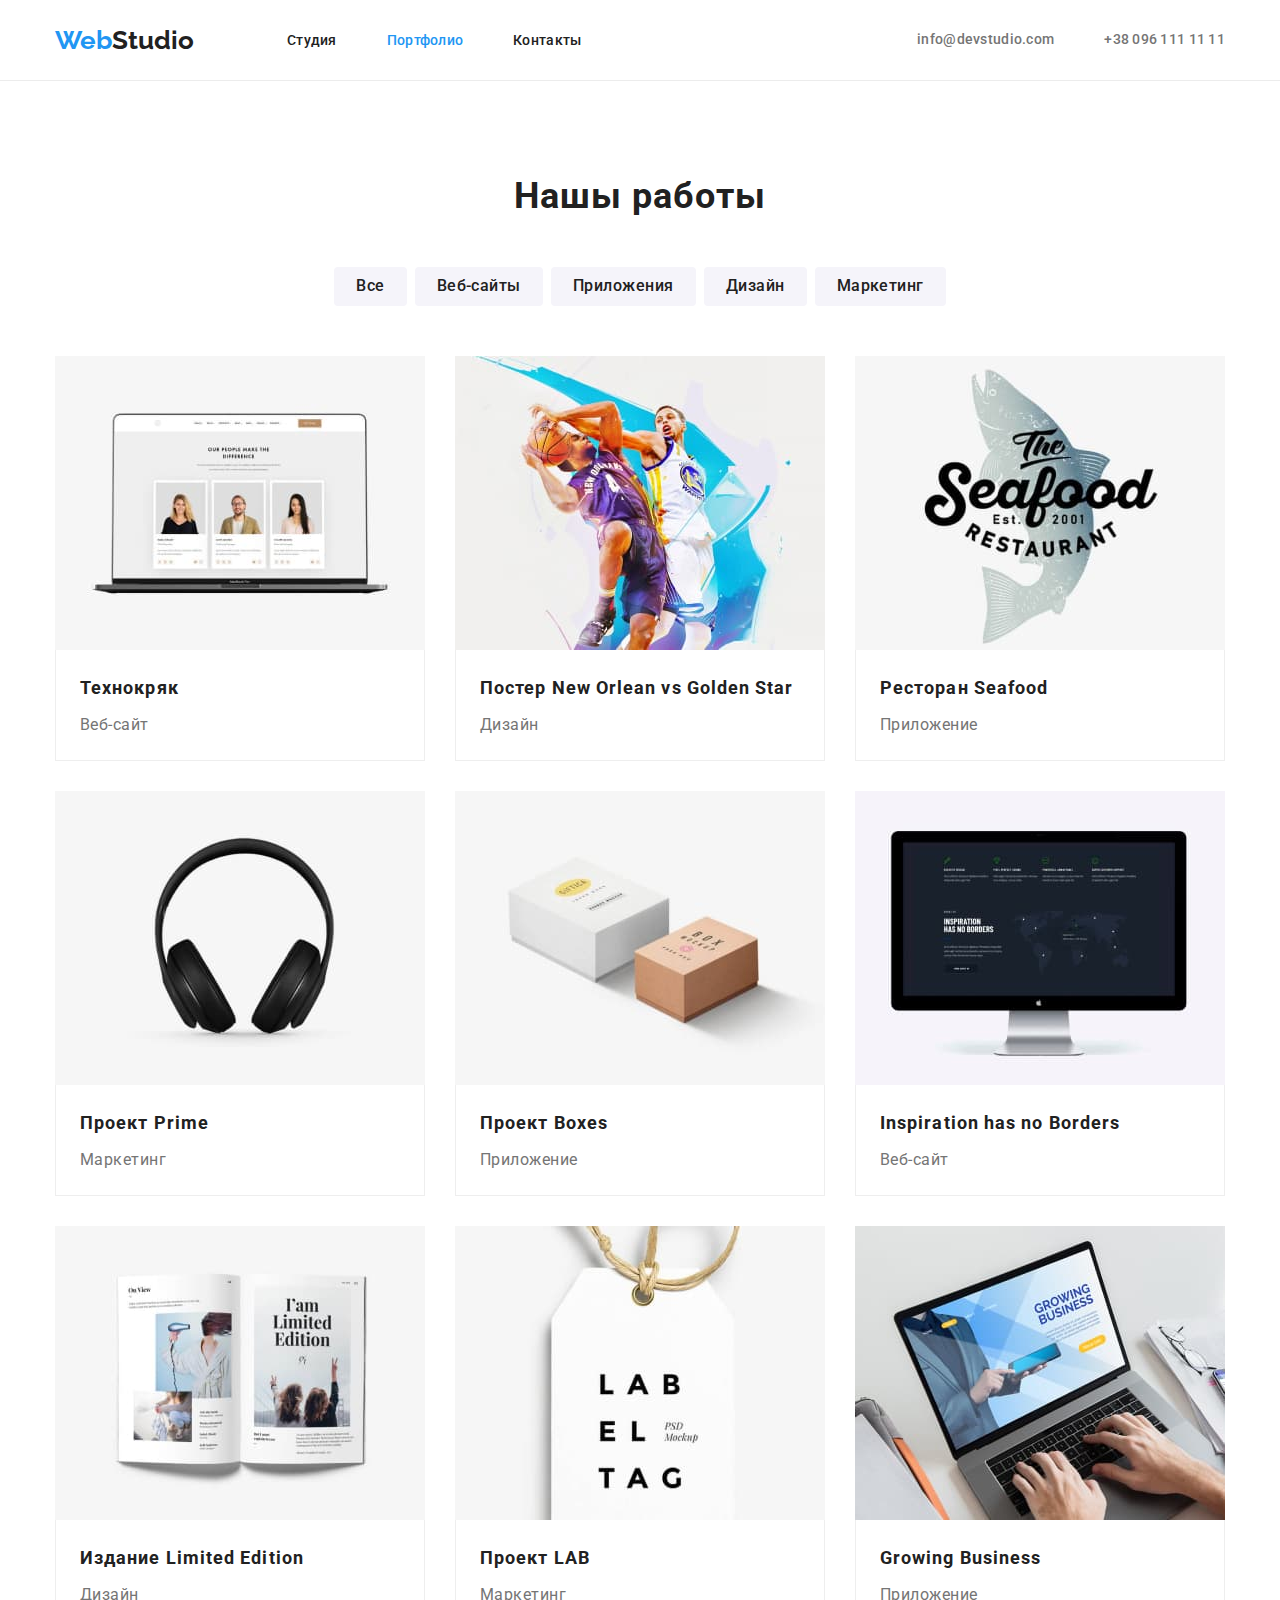
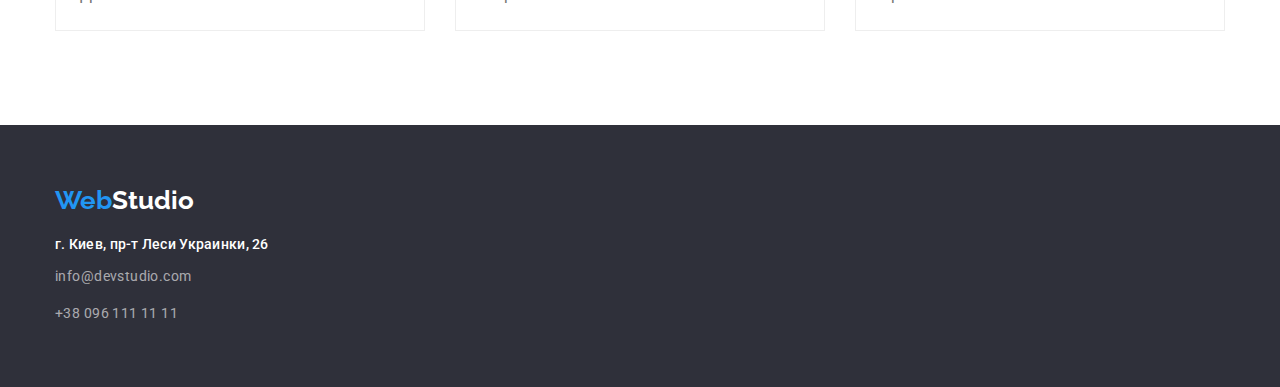
==== portfolio.html @ 63f232a1 "Copy files fm module #3" ====
<!DOCTYPE html>

<html lang="ru">

<head>
    <meta charset="UTF-8">
    <title>Портфолио</title>
    <link rel="preconnect" href="https://fonts.googleapis.com">
    <link rel="preconnect" href="https://fonts.gstatic.com" crossorigin>
    <link
        href="https://fonts.googleapis.com/css2?family=Raleway:wght@700&family=Roboto:wght@400;500;700;900&display=swap"
        rel="stylesheet"
    />
    <link 
        rel="stylesheet" 
        href="https://cdnjs.cloudflare.com/ajax/libs/modern-normalize/1.1.0/modern-normalize.min.css" 
    />
    <link rel="stylesheet" href="./css/styles.css" />
</head>

<body>
    <div class="bkgnd-header">
        <div class="container">
            <header class="main-header">
                <a href="./index.html" class="logo"><span class="accent">Web</span>Studio</a>
                <nav class="main-nav">
                    <ul class="main-manu list">
                        <li class="link">
                            <a href="./index.html" class="main-menu-link">Студия</a>
                        </li>
                        <li class="link">
                            <a href="./portfolio.html" class="current main-menu-link">Портфолио</a>
                        </li>
                        <li class="link">
                            <a href="#" class="main-menu-link">Контакты</a>
                        </li>
                    </ul>
                </nav>
                <ul class="address-nav list">
                    <li class="address-link">
                        <a href="mailto:info@devstudio.com" class="contacts-header">info@devstudio.com</a>
                    </li>
                    <li class="address-link">
                        <a href="tel:+380961111111" class="contacts-header">+38 096 111 11 11</a>
                    </li>
                </ul>
            </header>
        </div>
    </div>
    <main>
        <div class="container">
            <section class="section">
                <h1 class="section-title">Нашы работы</h1>
                <ul class="filter list">
                    <li class="filter-item">
                        <button type="button" class="filter-button">Все</button>
                    </li>
                    <li class="filter-item">
                        <button type="button" class="filter-button">Веб-сайты</button>
                    </li>
                    <li class="filter-item">
                        <button type="button" class="filter-button">Приложения</button>
                    </li>
                    <li class="filter-item">
                        <button type="button" class="filter-button">Дизайн</button>
                    </li>
                    <li class="filter-item">
                        <button type="button" class="filter-button">Маркетинг</button>
                    </li>
                </ul>
                <ul class="project-portfolio list">
                    <li class="project-card">
                        <img class="project-img no-gap" src="./images/card-technockrayk.jpg" alt="Основная страница сайта" width="370" height="294">
                        <h2 class="project-name">Технокряк</h2>
                        <p class="project-category">Веб-сайт</p>
                    </li>
                    <li class="project-card">
                        <img class="project-img no-gap" src="./images/card-poster.jpg" alt="Два баскетболиста с мячом" width="370" height="294">
                        <h2 class="project-name">Постер New Orlean vs Golden Star</h2>
                        <p class="project-category">Дизайн</p>
                    </li>
                    <li class="project-card">
                        <img class="project-img no-gap" src="./images/card-restoran.jpg" alt="Логотп ресторана" width="370" height="294">
                        <h2 class="project-name">Ресторан Seafood</h2>
                        <p class="project-category">Приложение</p>
                    </li>
                    <li class="project-card">
                        <img class="project-img no-gap" src="./images/card-prime.jpg" alt="Полноразмерные наушники" width="370" height="294">
                        <h2 class="project-name">Проект Prime</h2>
                        <p class="project-category">Маркетинг</p>
                    </li>
                    <li class="project-card">
                        <img class="project-img no-gap" src="./images/card-boxes.jpg" alt="Две коробки" width="370" height="294">
                        <h2 class="project-name">Проект Boxes</h2>
                        <p class="project-category">Приложение</p>
                    </li>
                    <li class="project-card">
                        <img class="project-img no-gap" src="./images/card-noborders.jpg" alt="Фото главной страници 'проекта' Веб-сайта на мониторе"
                            width="370" height="294">
                        <h2 class="project-name">Inspiration has no Borders</h2>
                        <p class="project-category">Веб-сайт</p>
                    </li>
                    <li class="project-card">
                        <img class="project-img no-gap" src="./images/card-publication.jpg" alt="<Журнал в развороте>" width="370" height="294">
                        <h2 class="project-name">Издание Limited Edition</h2>
                        <p class="project-category">Дизайн</p>
                    </li>
                    <li class="project-card">
                        <img class="project-img no-gap" src="./images/card-lab.jpg" alt="Бирка с логотипом проекта" width="370" height="294">
                        <h2 class="project-name">Проект LAB</h2>
                        <p class="project-category">Маркетинг</p>
                    </li>
                    <li class="project-card">
                        <img class="project-img no-gap" src="./images/card-growing.jpg" alt="Фото Веб-сайта для приложения на ноутбуке" width="370"
                            height="294">
                        <h2 class="project-name">Growing Business</h2>
                        <p class="project-category">Приложение</p>
                    </li>
                </ul>
            </section>
        </div>
    </main>
    <div class="bkgnd-footer">
        <div class="container">
            <footer class="main-footer">
                <a href="./index.html" class="logo-footer"><span class="accent">Web</span><span
                        class="logo-white">Studio</span></a>
                <address>
                    <ul class="address-footer list">
                        <li class="address-item">
                            <a href="#" class="address-link">г. Киев, пр-т Леси Украинки, 26</a>
                        </li>
                        <li class="address-item">
                            <a href="mailto:info@devstudio.com" class="contacts-footer">info@devstudio.com</a>
                        </li>
                        <li class="address-item">
                            <a href="tel:+380961111111" class="contacts-footer">+38 096 111 11 11</a>
                        </li>
                    </ul>
                </address>
            </footer>
        </div>
    </div>
</body>

</html>
---- css/styles.css ----
:root {
  --primary-text-color: rgba(33, 33, 33, 1);
  --secondary-text-color: rgba(117, 117, 117, 1);
  --accent-color: rgba(33, 150, 243, 1);
  --primary-white-color: rgba(255, 255, 255, 1);
  --secondary-section-color: rgba(245, 244, 250, 1);
  --slave-bcg-color: rgba(47, 48, 58, 1);
  --contacts-footer: rgba(255, 255, 255, 0.6);
}

html {
  box-sizing: border-box;
}

*,
*::before,
*::after {
  box-sizing: inherit;
}

.list {
  padding: 0;
  margin: 0;

  list-style-type: none;
}

body {
  font-family: Roboto, sans-serif;
  color: var(--primary-text-color);

  background-color: var(--primary-white-color);
}

.accent {
  color: var(--accent-color);
}
.container {
  width: 1200px;
  margin-left: auto;
  margin-right: auto;
  padding-left: 0px;
  padding-right: 0px;
}

.bkgnd-header {
  border-bottom: 1px solid rgba(236, 236, 236, 1);
}

.logo, .logo-footer {
  text-decoration-line: none;
  font-family: Raleway;
  font-size: 26px;
  font-weight: 700;
  line-height: 1.17;
  color: var(--primary-text-color);
}

.logo-footer {
  margin-bottom: 20px;
} 

.logo-white {
  color: var(--primary-white-color);
}

.contacts-header {
  display: block;
  padding-top: 32px;
  padding-bottom: 32px;

  text-decoration-line: none;
  font-weight: 500;
  color: var(--secondary-text-color);
}

.contacts-header:hover,
.contacts-header:focus {
  color: var(--accent-color);

}

.contacts-footer {
  text-decoration-line: none;
  font-style: normal;
  font-weight: 400;
  font-size: 14px;
  line-height: 2;
  letter-spacing: 0.03em;
  color: var(--contacts-footer);
}

.contacts-footer:hover,
.contacts-footer:focus {
  color: var(--accent-color);
}

.vision-description {
  margin: 0;

  font-style: normal;
  font-weight: 400;
  font-size: 14px;
  line-height: 1.7;
  letter-spacing: 0.03em;
  color: var(--secondary-text-color);
  
}

.main-header {
  display: flex;
  align-items: center;
  margin-left: 15px;
  margin-right: 15px;
}
.main-manu {
  display: flex;
  margin-left: 93px;
}

.main-manu .link + .link {
  margin-left: 50px;
}

.address-nav {
  display: flex;
  margin-left: auto;
}
.address-nav > .address-link + .address-link {
  margin-left: 50px;
}

.main-menu-link {
  display: block;
  padding-top: 32px;
  padding-bottom: 32px;

  text-decoration-line: none;
  font-size: 14px;
  font-weight: 500;
  line-height: 1.17;
  letter-spacing: 0.02em;
  color: var(--primary-text-color);
}

.main-menu-link:hover,
.main-menu-link:focus {
  color: var(--accent-color);
}

.current {
  color: var(--accent-color);
}

.hero {
  margin-bottom: 94px;

  text-align: center;

  background-color: var(--slave-bcg-color);
}

.hero-title {
  margin-top: 0;
  margin-bottom: 30px;

  font-size: 44px;
  font-weight: 900;
  line-height: 1.36;
  letter-spacing: 0.06em;
  text-transform: uppercase;
  color: var(--primary-white-color);
}

.hero-button {
  padding: 10px 32px;

  font-weight: 700;
  font-size: 16px;
  line-height: 1.88;
  letter-spacing: 0.06em;
  color: var(--primary-white-color);

  background-color: var(--accent-color);
  box-shadow: 0px 4px 4px rgba(0, 0, 0, 0.15);
  border-radius: 4px;
  border: 0;
}

.hero-button:hover,
.hero-button:focus {
  letter-spacing: 0.06em;
  color: var(--primary-white-color);

  background-color: rgba(33, 150, 243, 1);
  box-shadow: 0px 4px 4px rgba(0, 0, 0, 0.15);
}

.vision-list {
  display: flex;
  flex-wrap: wrap;
  margin: -15px;
}

.our-vision-list-item {
  margin: 15px;
  width: 270px;
}

.section {
  padding-top: 94px;
  padding-bottom: 94px;
  margin-left: 15px;
  margin-right: 15px;
}

.activities {
  display: flex;
}

.activities-item + .activities-item {
  margin-left: 30px;
}

.no-gap {
  display: block;
}

.filter {
  display: flex;
  margin-bottom: 50px;
  justify-content: center;
}

.filter-item + .filter-item {
  margin-left: 8px;
}

.filter-button {
  padding: 6px 22px;
  
  font-family: Roboto;
  font-weight: 500;
  font-size: 16px;
  line-height: 1.63;
  text-align: center;
  letter-spacing: 0.03em;
  color: var(--primary-text-color);

  background-color: var(--secondary-section-color);
  border: 0px;
  border-radius: 4px;
}

.filter-button:hover,
.filter-button:focus {
  color: var(--primary-white-color);

  background-color: var(--accent-color);
  box-shadow: 0px 3px 1px rgba(0, 0, 0, 0.1),
  0px 1px 2px rgba(0, 0, 0, 0.08),
  0px 2px 2px rgba(0, 0, 0, 0.12);
  border-radius: 4px;
}

.project-portfolio {
  display: flex;
  flex-wrap: wrap;
  margin: -15px;
}

.project-card {
  margin: 15px;

  max-width: 370px;
  box-sizing: border-box;

  overflow: hidden;
}

.project-img {
  max-width: 100%;
  height: auto;
}

.project-name {
  margin: 0;
  padding: 20px 24px 4px 24px;

  font-style: normal;
  font-weight: 700;
  font-size: 18px;
  line-height: 2;
  letter-spacing: 0.06em;
  
  border-left: 1px solid rgba(238, 238, 238, 1);
  border-right: 1px solid rgba(238, 238, 238, 1);
}

.project-category {
  padding: 0px 24px 20px 24px;
  margin: 0;

  font-style: normal;
  font-weight: 400;
  font-size: 16px;
  line-height: 30px;
  letter-spacing: 0.03em;
  color: var(--secondary-text-color);
  
  border-left: 1px solid rgba(238, 238, 238, 1);
  border-right: 1px solid rgba(238, 238, 238, 1);
  border-bottom: 1px solid rgba(238, 238, 238, 1);
}

.vision-title {
  margin-top: 0;
  margin-bottom: 10px;

  font-family: Roboto;
  font-weight: 700;
  font-size: 14px;
  line-height: 1.14;
  letter-spacing: 0.03em;
  text-transform: uppercase;
}

.secondary-section {
  background-color: var(--secondary-section-color);
}

.section-title {
  margin-top: 0;
  margin-bottom: 50px;

  font-weight: 700;
  font-size: 36px;
  line-height: 1.17;
  text-align: center;
  letter-spacing: 0.03em;
}

.crew-card {
  width: 270px;
  height: 368px;
  margin: 15px;
  
  background-color: var(--primary-white-color);
  box-shadow: 0px 1px 3px rgba(0, 0, 0, 0.12),
  0px 1px 1px rgba(0, 0, 0, 0.14),
  0px 2px 1px rgba(0, 0, 0, 0.2);
  border-radius: 0px 0px 4px 4px;
}

.crew {
  display: flex;
  flex-wrap: wrap;
  margin: -15px;
}

.crew-photo {
  margin-bottom: 30px;
}

.crew-name {
  margin-top: 0;
  margin-bottom: 10px;

  text-align: center;
  font-weight: 500;
  font-size: 16px;
  line-height: 1.19;
  letter-spacing: 0.03em;
}

.crew-job {
  margin-top: 0;
  margin-bottom: 30px;

  text-align: center;
  font-weight: 400;
  font-size: 16px;
  line-height: 1.19;
  letter-spacing: 0.03em;
  color: var(--secondary-text-color);
}

.address-link {
  text-decoration: none;
  font-family: Roboto;
  font-style: normal;
  font-weight: 500;
  font-size: 14px;
  line-height: 1.14;
  letter-spacing: 0.02em;
  color: var(--primary-white-color);
}

.main-footer {
  display: flex;
  flex-direction: column;
  margin-left: 15px;
  margin-right: 15px;
  padding-top: 60px;
  padding-bottom: 60px;
}

.bkgnd-footer {
  margin: auto;

  background-color: var(--slave-bcg-color);
}

.address-footer {
  display: flex;
  flex-direction: column;
}

.address-item + .address-item{
 margin-top: 9px;
}
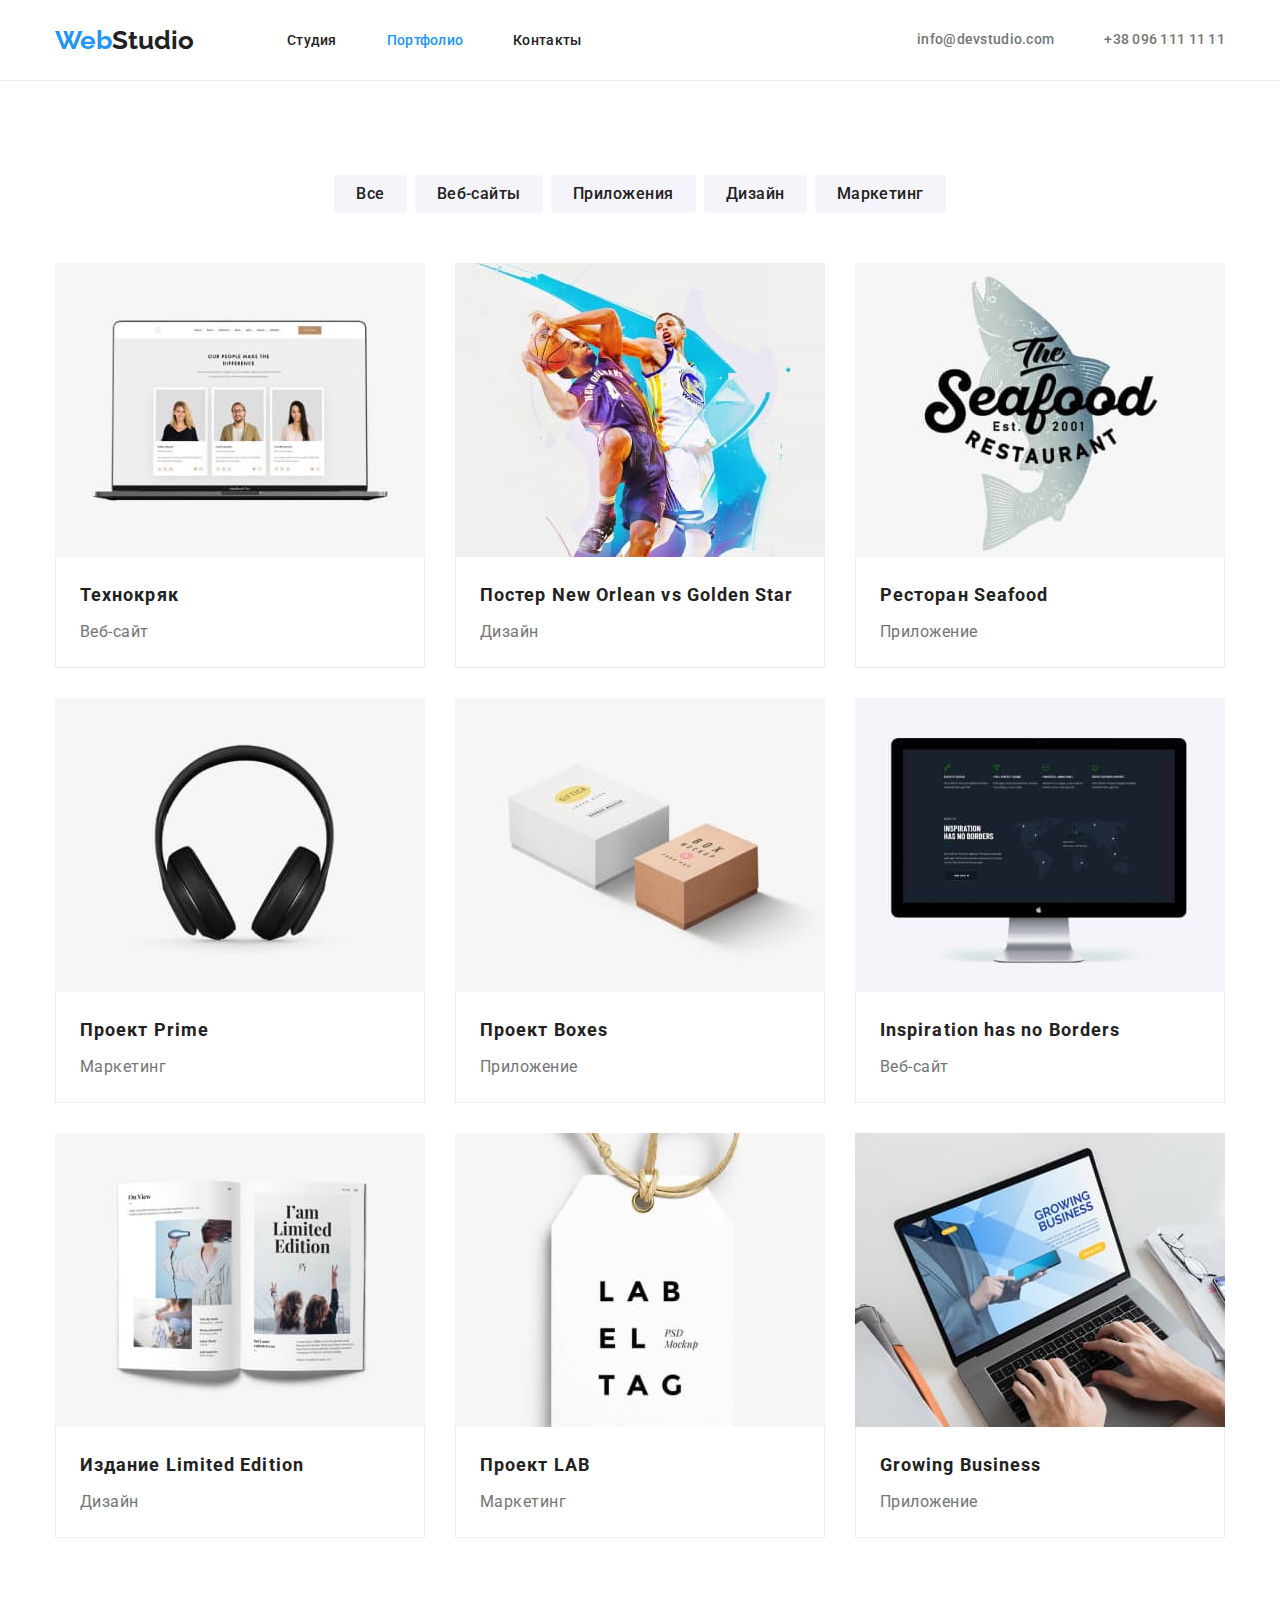
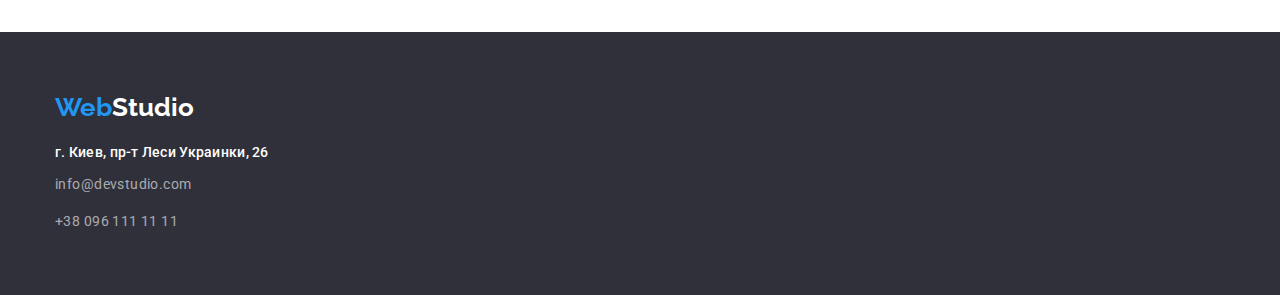
==== commit 95623825: "reloded files fm mod#3" ====
--- a/portfolio.html
+++ b/portfolio.html
@@ -17,40 +17,37 @@
     />
     <link rel="stylesheet" href="./css/styles.css" />
 </head>
-
 <body>
-    <div class="bkgnd-header">
-        <div class="container">
-            <header class="main-header">
-                <a href="./index.html" class="logo"><span class="accent">Web</span>Studio</a>
-                <nav class="main-nav">
-                    <ul class="main-manu list">
-                        <li class="link">
-                            <a href="./index.html" class="main-menu-link">Студия</a>
-                        </li>
-                        <li class="link">
-                            <a href="./portfolio.html" class="current main-menu-link">Портфолио</a>
-                        </li>
-                        <li class="link">
-                            <a href="#" class="main-menu-link">Контакты</a>
-                        </li>
-                    </ul>
-                </nav>
-                <ul class="address-nav list">
-                    <li class="address-link">
-                        <a href="mailto:info@devstudio.com" class="contacts-header">info@devstudio.com</a>
+    <header class="main-header">
+        <div class="container flex hrznt-cent">
+            <a href="./index.html" class="logo" lang="en"><span class="accent">Web</span>Studio</a>
+            <nav class="main-nav">
+                <ul class="main-manu list">
+                    <li class="link">
+                        <a href="./index.html" class="main-menu-link">Студия</a>
                     </li>
-                    <li class="address-link">
-                        <a href="tel:+380961111111" class="contacts-header">+38 096 111 11 11</a>
+                    <li class="link">
+                        <a href="./portfolio.html" class="current main-menu-link">Портфолио</a>
+                    </li>
+                    <li class="link">
+                        <a href="#" class="main-menu-link">Контакты</a>
                     </li>
                 </ul>
-            </header>
+            </nav>
+            <ul class="address-nav list">
+                <li class="address-link">
+                    <a href="mailto:info@devstudio.com" class="contacts-header" lang="en">info@devstudio.com</a>
+                </li>
+                <li class="address-link">
+                    <a href="tel:+380961111111" class="contacts-header">+38 096 111 11 11</a>
+                </li>
+            </ul>
         </div>
-    </div>
+    </header>
     <main>
-        <div class="container">
-            <section class="section">
-                <h1 class="section-title">Нашы работы</h1>
+        <section class="section">
+            <div class="container">
+                <h1 class="section-title hide">Нашы работы</h1>
                 <ul class="filter list">
                     <li class="filter-item">
                         <button type="button" class="filter-button">Все</button>
@@ -70,77 +67,99 @@
                 </ul>
                 <ul class="project-portfolio list">
                     <li class="project-card">
-                        <img class="project-img no-gap" src="./images/card-technockrayk.jpg" alt="Основная страница сайта" width="370" height="294">
-                        <h2 class="project-name">Технокряк</h2>
-                        <p class="project-category">Веб-сайт</p>
+                        <img class="project-img no-gap" src="./images/card-technockrayk.jpg" alt="Основная страница сайта" width="370"
+                            height="294">
+                        <div class="project-tag">
+                            <h2 class="project-name">Технокряк</h2>
+                            <p class="project-category">Веб-сайт</p>
+                        </div>
                     </li>
                     <li class="project-card">
-                        <img class="project-img no-gap" src="./images/card-poster.jpg" alt="Два баскетболиста с мячом" width="370" height="294">
-                        <h2 class="project-name">Постер New Orlean vs Golden Star</h2>
-                        <p class="project-category">Дизайн</p>
+                        <img class="project-img no-gap" src="./images/card-poster.jpg" alt="Два баскетболиста с мячом" width="370"
+                            height="294">
+                        <div class="project-tag">
+                            <h2 class="project-name">Постер <span lang="en">New Orlean vs Golden Star</span></h2>
+                            <p class="project-category">Дизайн</p>
+                        </div>
                     </li>
                     <li class="project-card">
-                        <img class="project-img no-gap" src="./images/card-restoran.jpg" alt="Логотп ресторана" width="370" height="294">
-                        <h2 class="project-name">Ресторан Seafood</h2>
-                        <p class="project-category">Приложение</p>
+                        <img class="project-img no-gap" src="./images/card-restoran.jpg" alt="Логотп ресторана" width="370"
+                            height="294">
+                        <div class="project-tag">
+                            <h2 class="project-name">Ресторан <span lang="en">Seafood</span></h2>
+                            <p class="project-category">Приложение</p>
+                        </div>
                     </li>
                     <li class="project-card">
-                        <img class="project-img no-gap" src="./images/card-prime.jpg" alt="Полноразмерные наушники" width="370" height="294">
-                        <h2 class="project-name">Проект Prime</h2>
-                        <p class="project-category">Маркетинг</p>
+                        <img class="project-img no-gap" src="./images/card-prime.jpg" alt="Полноразмерные наушники" width="370"
+                            height="294">
+                        <div class="project-tag">
+                            <h2 class="project-name">Проект <span lang="en">Prime</span></h2>
+                            <p class="project-category">Маркетинг</p>
+                        </div>
                     </li>
                     <li class="project-card">
                         <img class="project-img no-gap" src="./images/card-boxes.jpg" alt="Две коробки" width="370" height="294">
-                        <h2 class="project-name">Проект Boxes</h2>
-                        <p class="project-category">Приложение</p>
+                        <div class="project-tag">
+                            <h2 class="project-name">Проект Boxes</h2>
+                            <p class="project-category">Приложение</p>
+                        </div>
                     </li>
                     <li class="project-card">
-                        <img class="project-img no-gap" src="./images/card-noborders.jpg" alt="Фото главной страници 'проекта' Веб-сайта на мониторе"
-                            width="370" height="294">
-                        <h2 class="project-name">Inspiration has no Borders</h2>
-                        <p class="project-category">Веб-сайт</p>
+                        <img class="project-img no-gap" src="./images/card-noborders.jpg"
+                            alt="Фото главной страници 'проекта' Веб-сайта на мониторе" width="370" height="294">
+                        <div class="project-tag">
+                            <h2 class="project-name" lang="en">Inspiration has no Borders</h2>
+                            <p class="project-category">Веб-сайт</p>
+                        </div>
                     </li>
                     <li class="project-card">
-                        <img class="project-img no-gap" src="./images/card-publication.jpg" alt="<Журнал в развороте>" width="370" height="294">
-                        <h2 class="project-name">Издание Limited Edition</h2>
-                        <p class="project-category">Дизайн</p>
+                        <img class="project-img no-gap" src="./images/card-publication.jpg" alt="Журнал в развороте" width="370"
+                            height="294">
+                        <div class="project-tag">
+                            <h2 class="project-name">Издание <span lang="en">Limited Edition</span></h2>
+                            <p class="project-category">Дизайн</p>
+                        </div>
                     </li>
                     <li class="project-card">
-                        <img class="project-img no-gap" src="./images/card-lab.jpg" alt="Бирка с логотипом проекта" width="370" height="294">
-                        <h2 class="project-name">Проект LAB</h2>
-                        <p class="project-category">Маркетинг</p>
+                        <img class="project-img no-gap" src="./images/card-lab.jpg" alt="Фото бирки с логотипом проекта" width="370"
+                            height="294">
+                        <div class="project-tag">
+                            <h2 class="project-name">Проект <span lang="en">LAB</span></h2>
+                            <p class="project-category">Маркетинг</p>
+                        </div>
                     </li>
                     <li class="project-card">
-                        <img class="project-img no-gap" src="./images/card-growing.jpg" alt="Фото Веб-сайта для приложения на ноутбуке" width="370"
-                            height="294">
-                        <h2 class="project-name">Growing Business</h2>
-                        <p class="project-category">Приложение</p>
+                        <img class="project-img no-gap" src="./images/card-growing.jpg" alt="Фото Веб-сайта для приложения на ноутбуке"
+                            width="370" height="294">
+                        <div class="project-tag">
+                            <h2 class="project-name" lang="en">Growing Business</h2>
+                            <p class="project-category">Приложение</p>
+                        </div>
                     </li>
                 </ul>
-            </section>
+            </div>
+        </section>
+    </main>
+    <footer class="main-footer">
+        <div class="container">
+            <a href="./index.html" class="logo-footer" lang="en"><span class="accent">Web</span><span
+                    class="logo-white">Studio</span></a>
+            <address>
+                <ul class="address-footer list">
+                    <li class="address-item">
+                        <a href="#" class="address-link">г. Киев, пр-т Леси Украинки, 26</a>
+                    </li>
+                    <li class="address-item">
+                        <a href="mailto:info@devstudio.com" class="contacts-footer"  lang="en">info@devstudio.com</a>
+                    </li>
+                    <li class="address-item">
+                        <a href="tel:+380961111111" class="contacts-footer">+38 096 111 11 11</a>
+                    </li>
+                </ul>
+            </address>
         </div>
-    </main>
-    <div class="bkgnd-footer">
-        <div class="container">
-            <footer class="main-footer">
-                <a href="./index.html" class="logo-footer"><span class="accent">Web</span><span
-                        class="logo-white">Studio</span></a>
-                <address>
-                    <ul class="address-footer list">
-                        <li class="address-item">
-                            <a href="#" class="address-link">г. Киев, пр-т Леси Украинки, 26</a>
-                        </li>
-                        <li class="address-item">
-                            <a href="mailto:info@devstudio.com" class="contacts-footer">info@devstudio.com</a>
-                        </li>
-                        <li class="address-item">
-                            <a href="tel:+380961111111" class="contacts-footer">+38 096 111 11 11</a>
-                        </li>
-                    </ul>
-                </address>
-            </footer>
-        </div>
-    </div>
+    </footer>
 </body>
 
 </html>--- a/css/styles.css
+++ b/css/styles.css
@@ -18,6 +18,13 @@
   box-sizing: inherit;
 }
 
+body {
+  font-family: Roboto, sans-serif;
+  color: var(--primary-text-color);
+
+  background-color: var(--primary-white-color);
+}
+
 .list {
   padding: 0;
   margin: 0;
@@ -25,26 +32,80 @@
   list-style-type: none;
 }
 
-body {
-  font-family: Roboto, sans-serif;
-  color: var(--primary-text-color);
-
-  background-color: var(--primary-white-color);
-}
-
 .accent {
   color: var(--accent-color);
 }
+
+.secnd-section-color {
+  background-color: var(--secondary-section-color);
+}
+
+.flex {
+  display: flex;
+}
+
+.hrznt-cent {
+  align-items:center;
+}
+
+.hide {
+  display: none;
+}
+
+.section.cut-top {
+  padding-top: 0;
+}
+
 .container {
   width: 1200px;
   margin-left: auto;
   margin-right: auto;
-  padding-left: 0px;
-  padding-right: 0px;
-}
-
-.bkgnd-header {
+  padding-left: 15px;
+  padding-right: 15px;
+}
+
+.main-header {
   border-bottom: 1px solid rgba(236, 236, 236, 1);
+}
+
+.main-manu {
+  display: flex;
+  margin-left: 93px;
+}
+
+.main-manu .link+.link {
+  margin-left: 50px;
+}
+
+.address-nav {
+  display: flex;
+  margin-left: auto;
+}
+
+.address-nav>.address-link+.address-link {
+  margin-left: 50px;
+}
+
+.main-menu-link {
+  display: block;
+  padding-top: 32px;
+  padding-bottom: 32px;
+
+  text-decoration-line: none;
+  font-size: 14px;
+  font-weight: 500;
+  line-height: 1.17;
+  letter-spacing: 0.02em;
+  color: var(--primary-text-color);
+}
+
+.main-menu-link:hover,
+.main-menu-link:focus {
+  color: var(--accent-color);
+}
+
+.current {
+  color: var(--accent-color);
 }
 
 .logo, .logo-footer {
@@ -57,6 +118,7 @@
 }
 
 .logo-footer {
+  display: block;
   margin-bottom: 20px;
 } 
 
@@ -107,53 +169,9 @@
   
 }
 
-.main-header {
-  display: flex;
-  align-items: center;
-  margin-left: 15px;
-  margin-right: 15px;
-}
-.main-manu {
-  display: flex;
-  margin-left: 93px;
-}
-
-.main-manu .link + .link {
-  margin-left: 50px;
-}
-
-.address-nav {
-  display: flex;
-  margin-left: auto;
-}
-.address-nav > .address-link + .address-link {
-  margin-left: 50px;
-}
-
-.main-menu-link {
-  display: block;
-  padding-top: 32px;
-  padding-bottom: 32px;
-
-  text-decoration-line: none;
-  font-size: 14px;
-  font-weight: 500;
-  line-height: 1.17;
-  letter-spacing: 0.02em;
-  color: var(--primary-text-color);
-}
-
-.main-menu-link:hover,
-.main-menu-link:focus {
-  color: var(--accent-color);
-}
-
-.current {
-  color: var(--accent-color);
-}
-
 .hero {
-  margin-bottom: 94px;
+  padding-top: 200px;
+  padding-bottom: 200px;
 
   text-align: center;
 
@@ -210,8 +228,6 @@
 .section {
   padding-top: 94px;
   padding-bottom: 94px;
-  margin-left: 15px;
-  margin-right: 15px;
 }
 
 .activities {
@@ -283,22 +299,25 @@
   height: auto;
 }
 
+.project-tag {
+  padding: 20px 24px 20px 24px;
+
+  border-left: 1px solid rgba(238, 238, 238, 1);
+  border-right: 1px solid rgba(238, 238, 238, 1);
+  border-bottom: 1px solid rgba(238, 238, 238, 1);
+}
+
 .project-name {
-  margin: 0;
-  padding: 20px 24px 4px 24px;
-
+  margin: 0px 0px 4px 0px;
+  
   font-style: normal;
   font-weight: 700;
   font-size: 18px;
   line-height: 2;
   letter-spacing: 0.06em;
-  
-  border-left: 1px solid rgba(238, 238, 238, 1);
-  border-right: 1px solid rgba(238, 238, 238, 1);
 }
 
 .project-category {
-  padding: 0px 24px 20px 24px;
   margin: 0;
 
   font-style: normal;
@@ -307,10 +326,6 @@
   line-height: 30px;
   letter-spacing: 0.03em;
   color: var(--secondary-text-color);
-  
-  border-left: 1px solid rgba(238, 238, 238, 1);
-  border-right: 1px solid rgba(238, 238, 238, 1);
-  border-bottom: 1px solid rgba(238, 238, 238, 1);
 }
 
 .vision-title {
@@ -323,10 +338,6 @@
   line-height: 1.14;
   letter-spacing: 0.03em;
   text-transform: uppercase;
-}
-
-.secondary-section {
-  background-color: var(--secondary-section-color);
 }
 
 .section-title {
@@ -358,8 +369,9 @@
   margin: -15px;
 }
 
-.crew-photo {
-  margin-bottom: 30px;
+.crew-tag {
+  padding-top: 30px;
+  padding-bottom: 30px;
 }
 
 .crew-name {
@@ -374,8 +386,7 @@
 }
 
 .crew-job {
-  margin-top: 0;
-  margin-bottom: 30px;
+  margin: 0;
 
   text-align: center;
   font-weight: 400;
@@ -397,17 +408,10 @@
 }
 
 .main-footer {
-  display: flex;
-  flex-direction: column;
-  margin-left: 15px;
-  margin-right: 15px;
   padding-top: 60px;
   padding-bottom: 60px;
-}
-
-.bkgnd-footer {
   margin: auto;
-
+  
   background-color: var(--slave-bcg-color);
 }
 
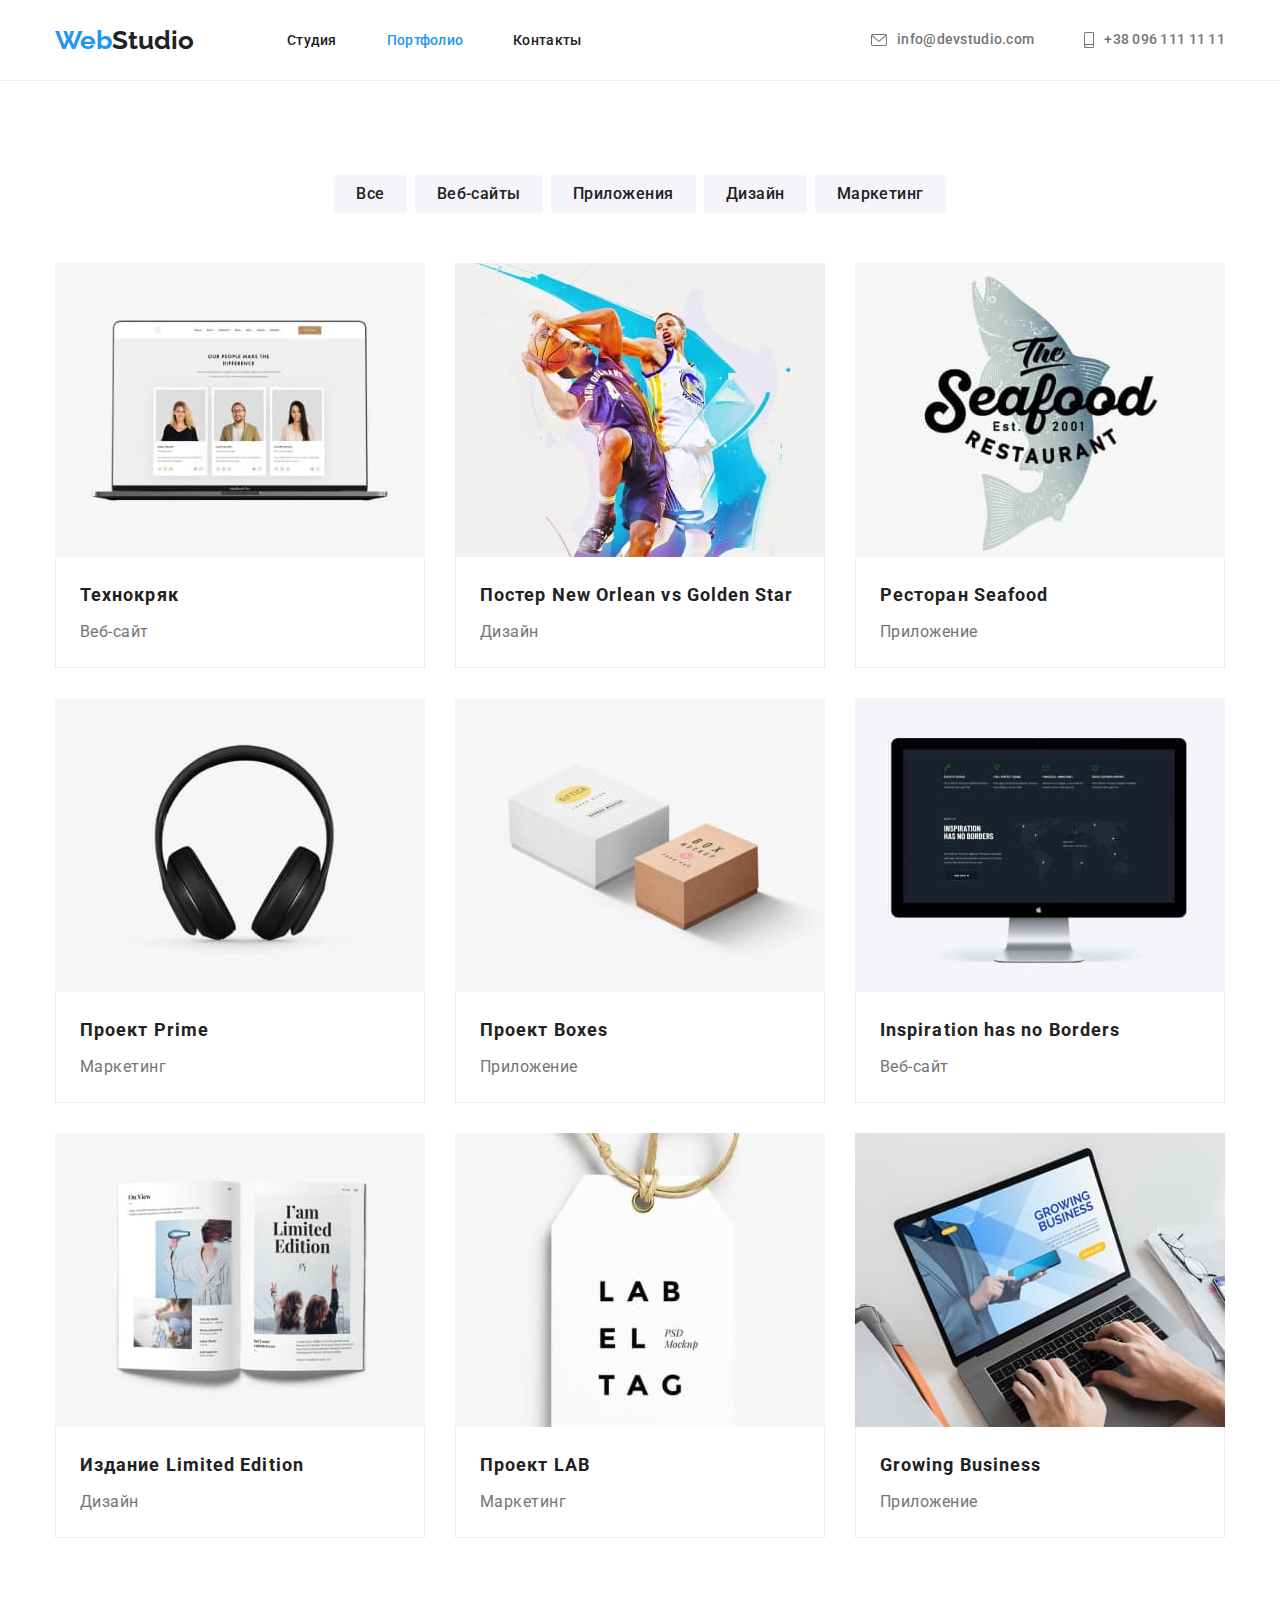
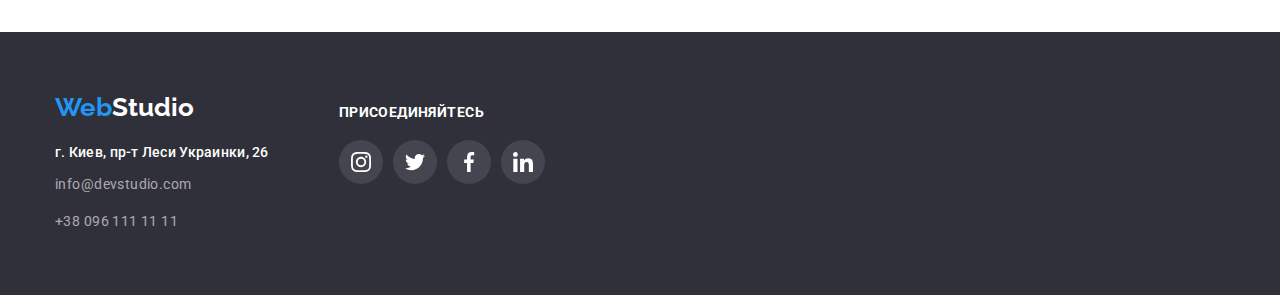
==== commit 0a9c5243: "add svg to header / footer" ====
--- a/portfolio.html
+++ b/portfolio.html
@@ -36,10 +36,18 @@
             </nav>
             <ul class="address-nav list">
                 <li class="address-link">
-                    <a href="mailto:info@devstudio.com" class="contacts-header" lang="en">info@devstudio.com</a>
+                    <a href="mailto:info@devstudio.com" class="contacts-header" lang="en">
+                        <svg class="mail-icon">
+                            <use href="./images/icons.svg#icon-envelope"></use>
+                        </svg>
+                        info@devstudio.com</a>
                 </li>
                 <li class="address-link">
-                    <a href="tel:+380961111111" class="contacts-header">+38 096 111 11 11</a>
+                    <a href="tel:+380961111111" class="contacts-header">
+                        <svg class="phone-icon">
+                            <use href="./images/icons.svg#icon-smartphone"></use>
+                        </svg>
+                        +38 096 111 11 11</a>
                 </li>
             </ul>
         </div>
@@ -142,22 +150,57 @@
         </section>
     </main>
     <footer class="main-footer">
-        <div class="container">
-            <a href="./index.html" class="logo-footer" lang="en"><span class="accent">Web</span><span
-                    class="logo-white">Studio</span></a>
-            <address>
-                <ul class="address-footer list">
-                    <li class="address-item">
-                        <a href="#" class="address-link">г. Киев, пр-т Леси Украинки, 26</a>
-                    </li>
-                    <li class="address-item">
-                        <a href="mailto:info@devstudio.com" class="contacts-footer"  lang="en">info@devstudio.com</a>
-                    </li>
-                    <li class="address-item">
-                        <a href="tel:+380961111111" class="contacts-footer">+38 096 111 11 11</a>
-                    </li>
-                </ul>
-            </address>
+        <div class="container flex">
+            <div class="address">
+                <a href="./index.html" class="logo-footer" lang="en"><span class="accent">Web</span><span
+                        class="logo-white">Studio</span></a>
+                <address>
+                    <ul class="address-footer list">
+                        <li class="address-item">
+                            <a href="#" class="address-link">г. Киев, пр-т Леси Украинки, 26</a>
+                        </li>
+                        <li class="address-item">
+                            <a href="mailto:info@devstudio.com" class="contacts-footer" lang="en">info@devstudio.com</a>
+                        </li>
+                        <li class="address-item">
+                            <a href="tel:+380961111111" class="contacts-footer">+38 096 111 11 11</a>
+                        </li>
+                    </ul>
+                </address>
+            </div>
+            <div class="social">
+                <h2 class="social-title">присоединяйтесь</h2>
+                <ul class="social-links flex list">
+                    <li class="social-link">
+                        <a href="" class="social-item">
+                            <svg class="social-icon">
+                                <use href="./images/icons.svg#icon-instagram"></use>
+                            </svg>
+                        </a>
+                    </li>
+                    <li class="social-link">
+                        <a href="" class="social-item">
+                            <svg class="social-icon">
+                                <use href="./images/icons.svg#icon-twitter"></use>
+                            </svg>
+                        </a>
+                    </li>
+                    <li class="social-link">
+                        <a href="" class="social-item">
+                            <svg class="social-icon">
+                                <use href="./images/icons.svg#icon-facebook"></use>
+                            </svg>
+                        </a>
+                    </li>
+                    <li class="social-link">
+                        <a href="" class="social-item">
+                            <svg class="social-icon">
+                                <use href="./images/icons.svg#icon-linkedin"></use>
+                            </svg>
+                        </a>
+                    </li>
+                </ul>
+            </div>
         </div>
     </footer>
 </body>
--- a/css/styles.css
+++ b/css/styles.css
@@ -126,8 +126,23 @@
   color: var(--primary-white-color);
 }
 
+.mail-icon {
+  fill: currentColor;
+  width: 16px;
+  height: 12px;
+  margin-right: 10px;
+}
+
+.phone-icon {
+  fill: currentColor;
+  width: 10px;
+  height: 16px;
+  margin-right: 10px;
+}
+
 .contacts-header {
-  display: block;
+  display: flex;
+  align-items: center;
   padding-top: 32px;
   padding-bottom: 32px;
 
@@ -218,6 +233,21 @@
   display: flex;
   flex-wrap: wrap;
   margin: -15px;
+}
+
+.vision-item {
+  width: 270px;
+  height: 120px;
+  padding: 25px 100px 25px 100px;
+  object-fit: contain;
+  margin-bottom: 30px;
+  background-color: var(--secondary-section-color);
+}
+
+.vision-icon {
+  max-width: 70px;
+  max-height: 70px;
+  padding: 0;
 }
 
 .our-vision-list-item {
@@ -353,7 +383,6 @@
 
 .crew-card {
   width: 270px;
-  height: 368px;
   margin: 15px;
   
   background-color: var(--primary-white-color);
@@ -372,6 +401,8 @@
 .crew-tag {
   padding-top: 30px;
   padding-bottom: 30px;
+
+  flex-direction: column;
 }
 
 .crew-name {
@@ -386,7 +417,7 @@
 }
 
 .crew-job {
-  margin: 0;
+  margin: 0 0 16px 0;
 
   text-align: center;
   font-weight: 400;
@@ -394,6 +425,75 @@
   line-height: 1.19;
   letter-spacing: 0.03em;
   color: var(--secondary-text-color);
+}
+
+.crew-buttons{
+  justify-content: center;
+  padding: 0;
+  align-items: center;
+}
+
+.crew-buttons .crew-link+.crew-link {
+  margin-left: 10px;
+}
+
+.crew-btn-icon {
+  margin: 0;
+  
+  width: 20px;
+  height: 20px;
+}
+
+.crew-button {
+  display: flex;
+  justify-content: center;
+  align-items: center;
+  padding: 0;
+  width: 44px;
+  height: 44px;
+  background-color: var(--primary-white-color);
+  border: 0;
+  border-radius: 50%;
+  fill: rgba(175, 177, 184, 1);
+  background-position:center; 
+}
+
+.crew-button:hover,
+.crew-button:focus {
+  background-color:var(--accent-color) ;
+  fill: var(--primary-white-color);
+}
+
+.clients {
+  display: flex;
+  justify-content: center;
+}
+
+.client-item {
+  display: flex;
+  width: 170px;
+  height: 92px;
+  justify-content: center;
+  align-items: center;
+  color: rgba(175, 177, 184, 1);
+  border: 1px solid;
+  border-radius: 4px;
+}
+
+.client-item:hover,
+.client-item:focus {
+  color: var(--accent-color);
+}
+
+.client+.client {
+  margin-left: 30px;
+}
+
+.client-icon {
+  fill: currentColor;
+  object-fit: contain;
+  width: 106px;
+  height: 60px;
 }
 
 .address-link {
@@ -423,3 +523,55 @@
 .address-item + .address-item{
  margin-top: 9px;
 }
+
+.social {
+  margin-top: 12px;
+  margin-left: 70px;
+}
+
+.social-title {
+  font-weight: 700;
+  font-size: 14px;
+  line-height: 16px;
+  letter-spacing: 0.03em;
+  text-transform: uppercase;
+  margin: 0px 0px 20px 0px;
+
+  color: var(--primary-white-color);
+}
+
+.social-links {
+  padding: 0;
+  margin: 0;
+}
+
+.social-link+.social-link {
+  margin-left: 10px;
+}
+
+.social-item {
+  display: flex;
+  justify-content: center;
+  align-items: center;
+  padding: 0;
+  width: 44px;
+  height: 44px;
+  background-color: rgba(255, 255, 255, 0.1);
+  border: 0;
+  border-radius: 50%;
+  fill: var(--primary-white-color);
+  background-position: center;
+}
+
+.social-item:hover,
+.social-item:focus {
+  background-color: var(--accent-color);
+  fill: var(--primary-white-color);
+}
+
+.social-icon {
+    margin: 0;
+    
+    width: 20px;
+    height: 20px;
+}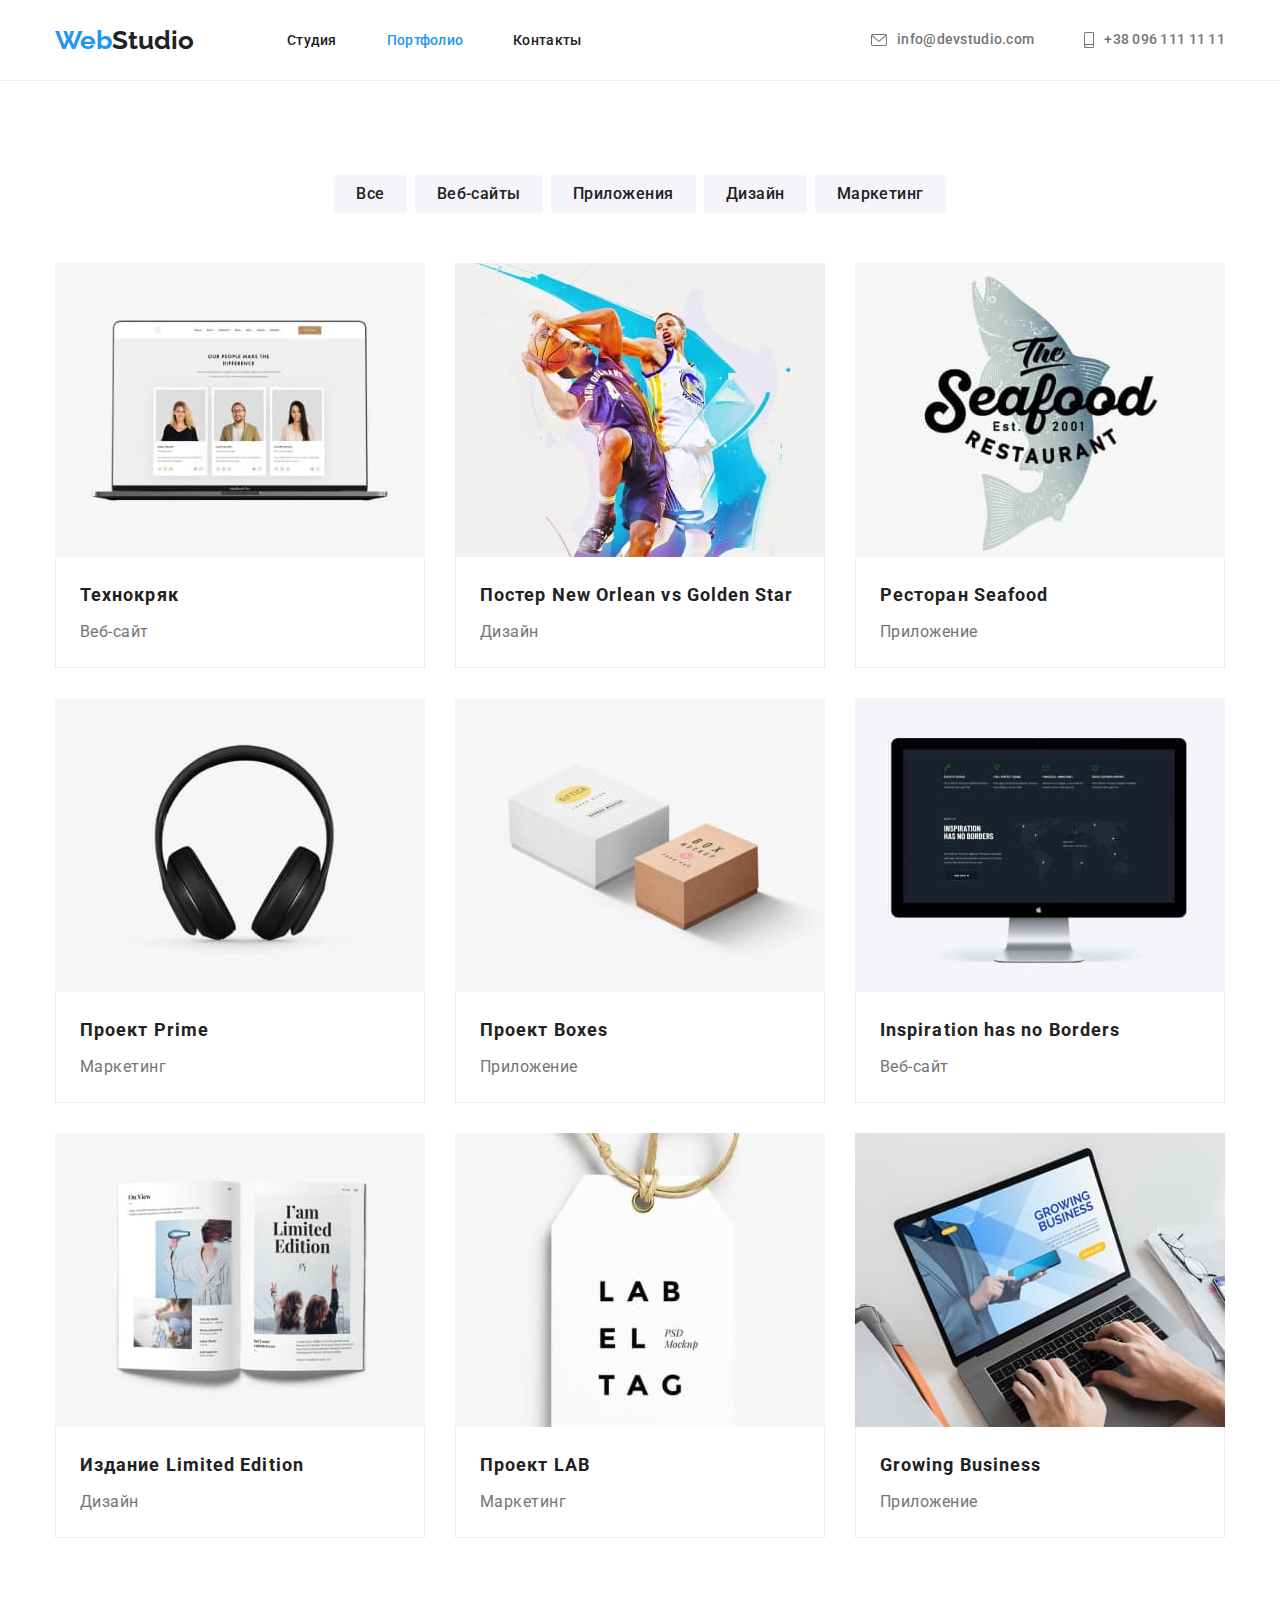
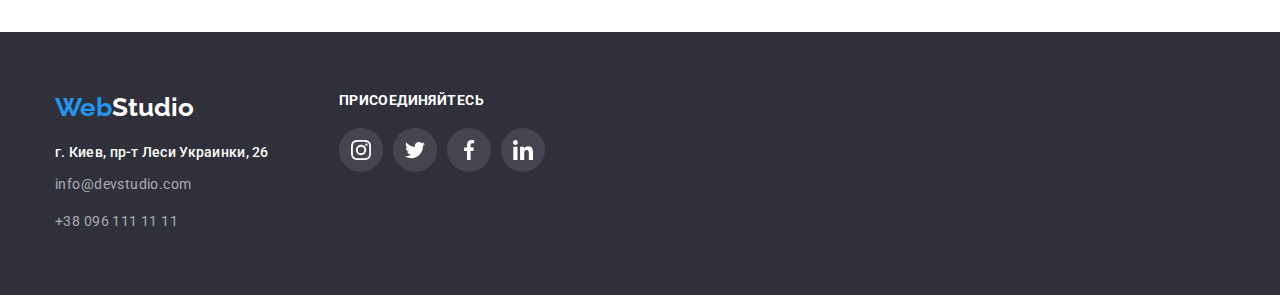
==== commit 972c5283: "update" ====
--- a/portfolio.html
+++ b/portfolio.html
@@ -1,208 +1,304 @@
 <!DOCTYPE html>
 
 <html lang="ru">
-
-<head>
-    <meta charset="UTF-8">
+  <head>
+    <meta charset="UTF-8" />
     <title>Портфолио</title>
-    <link rel="preconnect" href="https://fonts.googleapis.com">
-    <link rel="preconnect" href="https://fonts.gstatic.com" crossorigin>
+    <link rel="preconnect" href="https://fonts.googleapis.com" />
+    <link rel="preconnect" href="https://fonts.gstatic.com" crossorigin />
     <link
-        href="https://fonts.googleapis.com/css2?family=Raleway:wght@700&family=Roboto:wght@400;500;700;900&display=swap"
-        rel="stylesheet"
+      href="https://fonts.googleapis.com/css2?family=Raleway:wght@700&family=Roboto:wght@400;500;700;900&display=swap"
+      rel="stylesheet"
     />
-    <link 
-        rel="stylesheet" 
-        href="https://cdnjs.cloudflare.com/ajax/libs/modern-normalize/1.1.0/modern-normalize.min.css" 
+    <link
+      rel="stylesheet"
+      href="https://cdnjs.cloudflare.com/ajax/libs/modern-normalize/1.1.0/modern-normalize.min.css"
     />
     <link rel="stylesheet" href="./css/styles.css" />
-</head>
-<body>
+  </head>
+  <body>
     <header class="main-header">
-        <div class="container flex hrznt-cent">
-            <a href="./index.html" class="logo" lang="en"><span class="accent">Web</span>Studio</a>
-            <nav class="main-nav">
-                <ul class="main-manu list">
-                    <li class="link">
-                        <a href="./index.html" class="main-menu-link">Студия</a>
-                    </li>
-                    <li class="link">
-                        <a href="./portfolio.html" class="current main-menu-link">Портфолио</a>
-                    </li>
-                    <li class="link">
-                        <a href="#" class="main-menu-link">Контакты</a>
-                    </li>
-                </ul>
-            </nav>
-            <ul class="address-nav list">
-                <li class="address-link">
-                    <a href="mailto:info@devstudio.com" class="contacts-header" lang="en">
-                        <svg class="mail-icon">
-                            <use href="./images/icons.svg#icon-envelope"></use>
-                        </svg>
-                        info@devstudio.com</a>
-                </li>
-                <li class="address-link">
-                    <a href="tel:+380961111111" class="contacts-header">
-                        <svg class="phone-icon">
-                            <use href="./images/icons.svg#icon-smartphone"></use>
-                        </svg>
-                        +38 096 111 11 11</a>
-                </li>
-            </ul>
-        </div>
+      <div class="container flex hrznt-cent">
+        <a href="./index.html" class="logo" lang="en"
+          ><span class="accent">Web</span>Studio</a
+        >
+        <nav class="main-nav">
+          <ul class="main-manu list">
+            <li class="link">
+              <a href="./index.html" class="main-menu-link">Студия</a>
+            </li>
+            <li class="link">
+              <a href="./portfolio.html" class="current main-menu-link"
+                >Портфолио</a
+              >
+            </li>
+            <li class="link">
+              <a href="#" class="main-menu-link">Контакты</a>
+            </li>
+          </ul>
+        </nav>
+        <ul class="address-nav list">
+          <li class="address-link">
+            <a
+              href="mailto:info@devstudio.com"
+              class="contacts-header"
+              lang="en"
+            >
+              <svg class="mail-icon" style="width: 16px; height: 12px">
+                <use href="./images/icons.svg#icon-envelope"></use>
+              </svg>
+              info@devstudio.com</a
+            >
+          </li>
+          <li class="address-link">
+            <a href="tel:+380961111111" class="contacts-header">
+              <svg class="phone-icon" style="width: 10px; height: 16px">
+                <use href="./images/icons.svg#icon-smartphone"></use>
+              </svg>
+              +38 096 111 11 11</a
+            >
+          </li>
+        </ul>
+      </div>
     </header>
     <main>
-        <section class="section">
-            <div class="container">
-                <h1 class="section-title hide">Нашы работы</h1>
-                <ul class="filter list">
-                    <li class="filter-item">
-                        <button type="button" class="filter-button">Все</button>
-                    </li>
-                    <li class="filter-item">
-                        <button type="button" class="filter-button">Веб-сайты</button>
-                    </li>
-                    <li class="filter-item">
-                        <button type="button" class="filter-button">Приложения</button>
-                    </li>
-                    <li class="filter-item">
-                        <button type="button" class="filter-button">Дизайн</button>
-                    </li>
-                    <li class="filter-item">
-                        <button type="button" class="filter-button">Маркетинг</button>
-                    </li>
-                </ul>
-                <ul class="project-portfolio list">
-                    <li class="project-card">
-                        <img class="project-img no-gap" src="./images/card-technockrayk.jpg" alt="Основная страница сайта" width="370"
-                            height="294">
-                        <div class="project-tag">
-                            <h2 class="project-name">Технокряк</h2>
-                            <p class="project-category">Веб-сайт</p>
-                        </div>
-                    </li>
-                    <li class="project-card">
-                        <img class="project-img no-gap" src="./images/card-poster.jpg" alt="Два баскетболиста с мячом" width="370"
-                            height="294">
-                        <div class="project-tag">
-                            <h2 class="project-name">Постер <span lang="en">New Orlean vs Golden Star</span></h2>
-                            <p class="project-category">Дизайн</p>
-                        </div>
-                    </li>
-                    <li class="project-card">
-                        <img class="project-img no-gap" src="./images/card-restoran.jpg" alt="Логотп ресторана" width="370"
-                            height="294">
-                        <div class="project-tag">
-                            <h2 class="project-name">Ресторан <span lang="en">Seafood</span></h2>
-                            <p class="project-category">Приложение</p>
-                        </div>
-                    </li>
-                    <li class="project-card">
-                        <img class="project-img no-gap" src="./images/card-prime.jpg" alt="Полноразмерные наушники" width="370"
-                            height="294">
-                        <div class="project-tag">
-                            <h2 class="project-name">Проект <span lang="en">Prime</span></h2>
-                            <p class="project-category">Маркетинг</p>
-                        </div>
-                    </li>
-                    <li class="project-card">
-                        <img class="project-img no-gap" src="./images/card-boxes.jpg" alt="Две коробки" width="370" height="294">
-                        <div class="project-tag">
-                            <h2 class="project-name">Проект Boxes</h2>
-                            <p class="project-category">Приложение</p>
-                        </div>
-                    </li>
-                    <li class="project-card">
-                        <img class="project-img no-gap" src="./images/card-noborders.jpg"
-                            alt="Фото главной страници 'проекта' Веб-сайта на мониторе" width="370" height="294">
-                        <div class="project-tag">
-                            <h2 class="project-name" lang="en">Inspiration has no Borders</h2>
-                            <p class="project-category">Веб-сайт</p>
-                        </div>
-                    </li>
-                    <li class="project-card">
-                        <img class="project-img no-gap" src="./images/card-publication.jpg" alt="Журнал в развороте" width="370"
-                            height="294">
-                        <div class="project-tag">
-                            <h2 class="project-name">Издание <span lang="en">Limited Edition</span></h2>
-                            <p class="project-category">Дизайн</p>
-                        </div>
-                    </li>
-                    <li class="project-card">
-                        <img class="project-img no-gap" src="./images/card-lab.jpg" alt="Фото бирки с логотипом проекта" width="370"
-                            height="294">
-                        <div class="project-tag">
-                            <h2 class="project-name">Проект <span lang="en">LAB</span></h2>
-                            <p class="project-category">Маркетинг</p>
-                        </div>
-                    </li>
-                    <li class="project-card">
-                        <img class="project-img no-gap" src="./images/card-growing.jpg" alt="Фото Веб-сайта для приложения на ноутбуке"
-                            width="370" height="294">
-                        <div class="project-tag">
-                            <h2 class="project-name" lang="en">Growing Business</h2>
-                            <p class="project-category">Приложение</p>
-                        </div>
-                    </li>
-                </ul>
-            </div>
-        </section>
+      <section class="section">
+        <div class="container">
+          <h1 class="section-title hide">Нашы работы</h1>
+          <ul class="filter list">
+            <li class="filter-item">
+              <a href="" type="button" class="filter-button">Все</a>
+            </li>
+            <li class="filter-item">
+              <a href="" type="button" class="filter-button">Веб-сайты</a>
+            </li>
+            <li class="filter-item">
+              <a href="" type="button" class="filter-button">Приложения</a>
+            </li>
+            <li class="filter-item">
+              <a href="" type="button" class="filter-button">Дизайн</a>
+            </li>
+            <li class="filter-item">
+              <a href="" type="button" class="filter-button">Маркетинг</a>
+            </li>
+          </ul>
+          <ul class="project-portfolio list">
+            <li class="project-card">
+              <a href="" class="project-link">
+                <img
+                  class="project-img no-gap"
+                  src="./images/card-technockrayk.jpg"
+                  alt="Основная страница сайта"
+                  width="370"
+                  height="294"
+                />
+                <div class="project-tag">
+                  <h2 class="project-name">Технокряк</h2>
+                  <p class="project-category">Веб-сайт</p>
+                </div>
+              </a>
+            </li>
+            <li class="project-card">
+              <a href="" class="project-link">
+                <img
+                  class="project-img no-gap"
+                  src="./images/card-poster.jpg"
+                  alt="Два баскетболиста с мячом"
+                  width="370"
+                  height="294"
+                />
+                <div class="project-tag">
+                  <h2 class="project-name">
+                    Постер <span lang="en">New Orlean vs Golden Star</span>
+                  </h2>
+                  <p class="project-category">Дизайн</p>
+                </div>
+              </a>
+            </li>
+            <li class="project-card">
+              <a href="" class="project-link">
+                <img
+                  class="project-img no-gap"
+                  src="./images/card-restoran.jpg"
+                  alt="Логотп ресторана"
+                  width="370"
+                  height="294"
+                />
+                <div class="project-tag">
+                  <h2 class="project-name">
+                    Ресторан <span lang="en">Seafood</span>
+                  </h2>
+                  <p class="project-category">Приложение</p>
+                </div>
+              </a>
+            </li>
+            <li class="project-card">
+              <a href="" class="project-link">
+                <img
+                  class="project-img no-gap"
+                  src="./images/card-prime.jpg"
+                  alt="Полноразмерные наушники"
+                  width="370"
+                  height="294"
+                />
+                <div class="project-tag">
+                  <h2 class="project-name">
+                    Проект <span lang="en">Prime</span>
+                  </h2>
+                  <p class="project-category">Маркетинг</p>
+                </div>
+              </a>
+            </li>
+            <li class="project-card">
+              <a href="" class="project-link">
+                <img
+                  class="project-img no-gap"
+                  src="./images/card-boxes.jpg"
+                  alt="Две коробки"
+                  width="370"
+                  height="294"
+                />
+                <div class="project-tag">
+                  <h2 class="project-name">Проект Boxes</h2>
+                  <p class="project-category">Приложение</p>
+                </div>
+              </a>
+            </li>
+            <li class="project-card">
+              <a href="" class="project-link">
+                <img
+                  class="project-img no-gap"
+                  src="./images/card-noborders.jpg"
+                  alt="Фото главной страници 'проекта' Веб-сайта на мониторе"
+                  width="370"
+                  height="294"
+                />
+                <div class="project-tag">
+                  <h2 class="project-name" lang="en">
+                    Inspiration has no Borders
+                  </h2>
+                  <p class="project-category">Веб-сайт</p>
+                </div>
+              </a>
+            </li>
+            <li class="project-card">
+              <a href="" class="project-link">
+                <img
+                  class="project-img no-gap"
+                  src="./images/card-publication.jpg"
+                  alt="Журнал в развороте"
+                  width="370"
+                  height="294"
+                />
+                <div class="project-tag">
+                  <h2 class="project-name">
+                    Издание <span lang="en">Limited Edition</span>
+                  </h2>
+                  <p class="project-category">Дизайн</p>
+                </div>
+              </a>
+            </li>
+            <li class="project-card">
+              <a href="" class="project-link">
+                <img
+                  class="project-img no-gap"
+                  src="./images/card-lab.jpg"
+                  alt="Фото бирки с логотипом проекта"
+                  width="370"
+                  height="294"
+                />
+                <div class="project-tag">
+                  <h2 class="project-name">
+                    Проект <span lang="en">LAB</span>
+                  </h2>
+                  <p class="project-category">Маркетинг</p>
+                </div>
+              </a>
+            </li>
+            <li class="project-card">
+              <a href="" class="project-link">
+                <img
+                  class="project-img no-gap"
+                  src="./images/card-growing.jpg"
+                  alt="Фото Веб-сайта для приложения на ноутбуке"
+                  width="370"
+                  height="294"
+                />
+                <div class="project-tag">
+                  <h2 class="project-name" lang="en">Growing Business</h2>
+                  <p class="project-category">Приложение</p>
+                </div>
+              </a>
+            </li>
+          </ul>
+        </div>
+      </section>
     </main>
+
     <footer class="main-footer">
-        <div class="container flex">
-            <div class="address">
-                <a href="./index.html" class="logo-footer" lang="en"><span class="accent">Web</span><span
-                        class="logo-white">Studio</span></a>
-                <address>
-                    <ul class="address-footer list">
-                        <li class="address-item">
-                            <a href="#" class="address-link">г. Киев, пр-т Леси Украинки, 26</a>
-                        </li>
-                        <li class="address-item">
-                            <a href="mailto:info@devstudio.com" class="contacts-footer" lang="en">info@devstudio.com</a>
-                        </li>
-                        <li class="address-item">
-                            <a href="tel:+380961111111" class="contacts-footer">+38 096 111 11 11</a>
-                        </li>
-                    </ul>
-                </address>
-            </div>
-            <div class="social">
-                <h2 class="social-title">присоединяйтесь</h2>
-                <ul class="social-links flex list">
-                    <li class="social-link">
-                        <a href="" class="social-item">
-                            <svg class="social-icon">
-                                <use href="./images/icons.svg#icon-instagram"></use>
-                            </svg>
-                        </a>
-                    </li>
-                    <li class="social-link">
-                        <a href="" class="social-item">
-                            <svg class="social-icon">
-                                <use href="./images/icons.svg#icon-twitter"></use>
-                            </svg>
-                        </a>
-                    </li>
-                    <li class="social-link">
-                        <a href="" class="social-item">
-                            <svg class="social-icon">
-                                <use href="./images/icons.svg#icon-facebook"></use>
-                            </svg>
-                        </a>
-                    </li>
-                    <li class="social-link">
-                        <a href="" class="social-item">
-                            <svg class="social-icon">
-                                <use href="./images/icons.svg#icon-linkedin"></use>
-                            </svg>
-                        </a>
-                    </li>
-                </ul>
-            </div>
+      <div class="container flex">
+        <div class="address">
+          <a href="./index.html" class="logo-footer" lang="en"
+            ><span class="accent">Web</span
+            ><span class="logo-white">Studio</span></a
+          >
+          <address>
+            <ul class="address-footer list">
+              <li class="address-item">
+                <a href="#" class="address-link"
+                  >г. Киев, пр-т Леси Украинки, 26</a
+                >
+              </li>
+              <li class="address-item">
+                <a
+                  href="mailto:info@devstudio.com"
+                  class="contacts-footer"
+                  lang="en"
+                  >info@devstudio.com</a
+                >
+              </li>
+              <li class="address-item">
+                <a href="tel:+380961111111" class="contacts-footer"
+                  >+38 096 111 11 11</a
+                >
+              </li>
+            </ul>
+          </address>
         </div>
+        <div class="social">
+          <h2 class="social-title">присоединяйтесь</h2>
+          <ul class="social-links flex list">
+            <li class="social-link">
+              <a href="" class="social-item">
+                <svg class="social-icon" style="width: 20px; height: 20px">
+                  <use href="./images/icons.svg#icon-instagram"></use>
+                </svg>
+              </a>
+            </li>
+            <li class="social-link">
+              <a href="" class="social-item">
+                <svg class="social-icon" style="width: 20px; height: 20px">
+                  <use href="./images/icons.svg#icon-twitter"></use>
+                </svg>
+              </a>
+            </li>
+            <li class="social-link">
+              <a href="" class="social-item">
+                <svg class="social-icon" style="width: 20px; height: 20px">
+                  <use href="./images/icons.svg#icon-facebook"></use>
+                </svg>
+              </a>
+            </li>
+            <li class="social-link">
+              <a href="" class="social-item">
+                <svg class="social-icon" style="width: 20px; height: 20px">
+                  <use href="./images/icons.svg#icon-linkedin"></use>
+                </svg>
+              </a>
+            </li>
+          </ul>
+        </div>
+      </div>
     </footer>
-</body>
-
-</html>+  </body>
+</html>
--- a/css/styles.css
+++ b/css/styles.css
@@ -45,7 +45,7 @@
 }
 
 .hrznt-cent {
-  align-items:center;
+  align-items: center;
 }
 
 .hide {
@@ -73,7 +73,7 @@
   margin-left: 93px;
 }
 
-.main-manu .link+.link {
+.main-manu .link + .link {
   margin-left: 50px;
 }
 
@@ -82,7 +82,7 @@
   margin-left: auto;
 }
 
-.address-nav>.address-link+.address-link {
+.address-nav > .address-link + .address-link {
   margin-left: 50px;
 }
 
@@ -108,7 +108,8 @@
   color: var(--accent-color);
 }
 
-.logo, .logo-footer {
+.logo,
+.logo-footer {
   text-decoration-line: none;
   font-family: Raleway;
   font-size: 26px;
@@ -120,7 +121,7 @@
 .logo-footer {
   display: block;
   margin-bottom: 20px;
-} 
+}
 
 .logo-white {
   color: var(--primary-white-color);
@@ -128,15 +129,11 @@
 
 .mail-icon {
   fill: currentColor;
-  width: 16px;
-  height: 12px;
   margin-right: 10px;
 }
 
 .phone-icon {
   fill: currentColor;
-  width: 10px;
-  height: 16px;
   margin-right: 10px;
 }
 
@@ -154,7 +151,6 @@
 .contacts-header:hover,
 .contacts-header:focus {
   color: var(--accent-color);
-
 }
 
 .contacts-footer {
@@ -181,7 +177,6 @@
   line-height: 1.7;
   letter-spacing: 0.03em;
   color: var(--secondary-text-color);
-  
 }
 
 .hero {
@@ -190,7 +185,16 @@
 
   text-align: center;
 
-  background-color: var(--slave-bcg-color);
+  background-image: linear-gradient(
+      to right,
+      rgba(47, 48, 58, 0.4),
+      rgba(47, 48, 58, 0.4)
+    ),
+    url(../images/hero-bkg.jpg),
+    linear-gradient(to right, rgba(196, 196, 196, 1), rgba(196, 196, 196, 1));
+  background-size: auto;
+  background-position: center;
+  background-repeat: no-repeat;
 }
 
 .hero-title {
@@ -245,8 +249,6 @@
 }
 
 .vision-icon {
-  max-width: 70px;
-  max-height: 70px;
   padding: 0;
 }
 
@@ -283,8 +285,10 @@
 }
 
 .filter-button {
+  text-decoration: none;
+
   padding: 6px 22px;
-  
+
   font-family: Roboto;
   font-weight: 500;
   font-size: 16px;
@@ -303,9 +307,8 @@
   color: var(--primary-white-color);
 
   background-color: var(--accent-color);
-  box-shadow: 0px 3px 1px rgba(0, 0, 0, 0.1),
-  0px 1px 2px rgba(0, 0, 0, 0.08),
-  0px 2px 2px rgba(0, 0, 0, 0.12);
+  box-shadow: 0px 3px 1px rgba(0, 0, 0, 0.1), 0px 1px 2px rgba(0, 0, 0, 0.08),
+    0px 2px 2px rgba(0, 0, 0, 0.12);
   border-radius: 4px;
 }
 
@@ -315,6 +318,10 @@
   margin: -15px;
 }
 
+.project-link {
+  text-decoration: none;
+}
+
 .project-card {
   margin: 15px;
 
@@ -322,6 +329,12 @@
   box-sizing: border-box;
 
   overflow: hidden;
+}
+
+.project-card:focus,
+.project-card:hover {
+  box-shadow: 0px 1px 1px rgba(0, 0, 0, 0.12), 0px 4px 4px rgba(0, 0, 0, 0.06),
+    1px 4px 6px rgba(0, 0, 0, 0.16);
 }
 
 .project-img {
@@ -330,6 +343,7 @@
 }
 
 .project-tag {
+  text-decoration-style: none;
   padding: 20px 24px 20px 24px;
 
   border-left: 1px solid rgba(238, 238, 238, 1);
@@ -338,8 +352,9 @@
 }
 
 .project-name {
+  color: var(--primary-text-color);
   margin: 0px 0px 4px 0px;
-  
+
   font-style: normal;
   font-weight: 700;
   font-size: 18px;
@@ -384,11 +399,10 @@
 .crew-card {
   width: 270px;
   margin: 15px;
-  
+
   background-color: var(--primary-white-color);
-  box-shadow: 0px 1px 3px rgba(0, 0, 0, 0.12),
-  0px 1px 1px rgba(0, 0, 0, 0.14),
-  0px 2px 1px rgba(0, 0, 0, 0.2);
+  box-shadow: 0px 1px 3px rgba(0, 0, 0, 0.12), 0px 1px 1px rgba(0, 0, 0, 0.14),
+    0px 2px 1px rgba(0, 0, 0, 0.2);
   border-radius: 0px 0px 4px 4px;
 }
 
@@ -427,41 +441,40 @@
   color: var(--secondary-text-color);
 }
 
-.crew-buttons{
+.crew-buttons {
   justify-content: center;
   padding: 0;
   align-items: center;
 }
 
-.crew-buttons .crew-link+.crew-link {
+.crew-buttons .crew-link + .crew-link {
   margin-left: 10px;
-}
-
-.crew-btn-icon {
-  margin: 0;
-  
-  width: 20px;
-  height: 20px;
 }
 
 .crew-button {
   display: flex;
   justify-content: center;
   align-items: center;
-  padding: 0;
+  padding: 12px;
   width: 44px;
   height: 44px;
   background-color: var(--primary-white-color);
   border: 0;
   border-radius: 50%;
   fill: rgba(175, 177, 184, 1);
-  background-position:center; 
+  background-position: center;
 }
 
 .crew-button:hover,
 .crew-button:focus {
-  background-color:var(--accent-color) ;
+  background-color: var(--accent-color);
   fill: var(--primary-white-color);
+}
+
+.crew-btn-icon {
+  margin: 0;
+  padding: 0;
+  object-fit: contain;
 }
 
 .clients {
@@ -485,15 +498,14 @@
   color: var(--accent-color);
 }
 
-.client+.client {
+.client + .client {
   margin-left: 30px;
 }
 
 .client-icon {
+  padding: 0;
+  margin: 0;
   fill: currentColor;
-  object-fit: contain;
-  width: 106px;
-  height: 60px;
 }
 
 .address-link {
@@ -511,7 +523,7 @@
   padding-top: 60px;
   padding-bottom: 60px;
   margin: auto;
-  
+
   background-color: var(--slave-bcg-color);
 }
 
@@ -520,12 +532,12 @@
   flex-direction: column;
 }
 
-.address-item + .address-item{
- margin-top: 9px;
+.address-item + .address-item {
+  margin-top: 9px;
 }
 
 .social {
-  margin-top: 12px;
+  align-items: baseline;
   margin-left: 70px;
 }
 
@@ -545,7 +557,7 @@
   margin: 0;
 }
 
-.social-link+.social-link {
+.social-link + .social-link {
   margin-left: 10px;
 }
 
@@ -570,8 +582,6 @@
 }
 
 .social-icon {
-    margin: 0;
-    
-    width: 20px;
-    height: 20px;
-}+  margin: 0;
+  padding: 0;
+}
